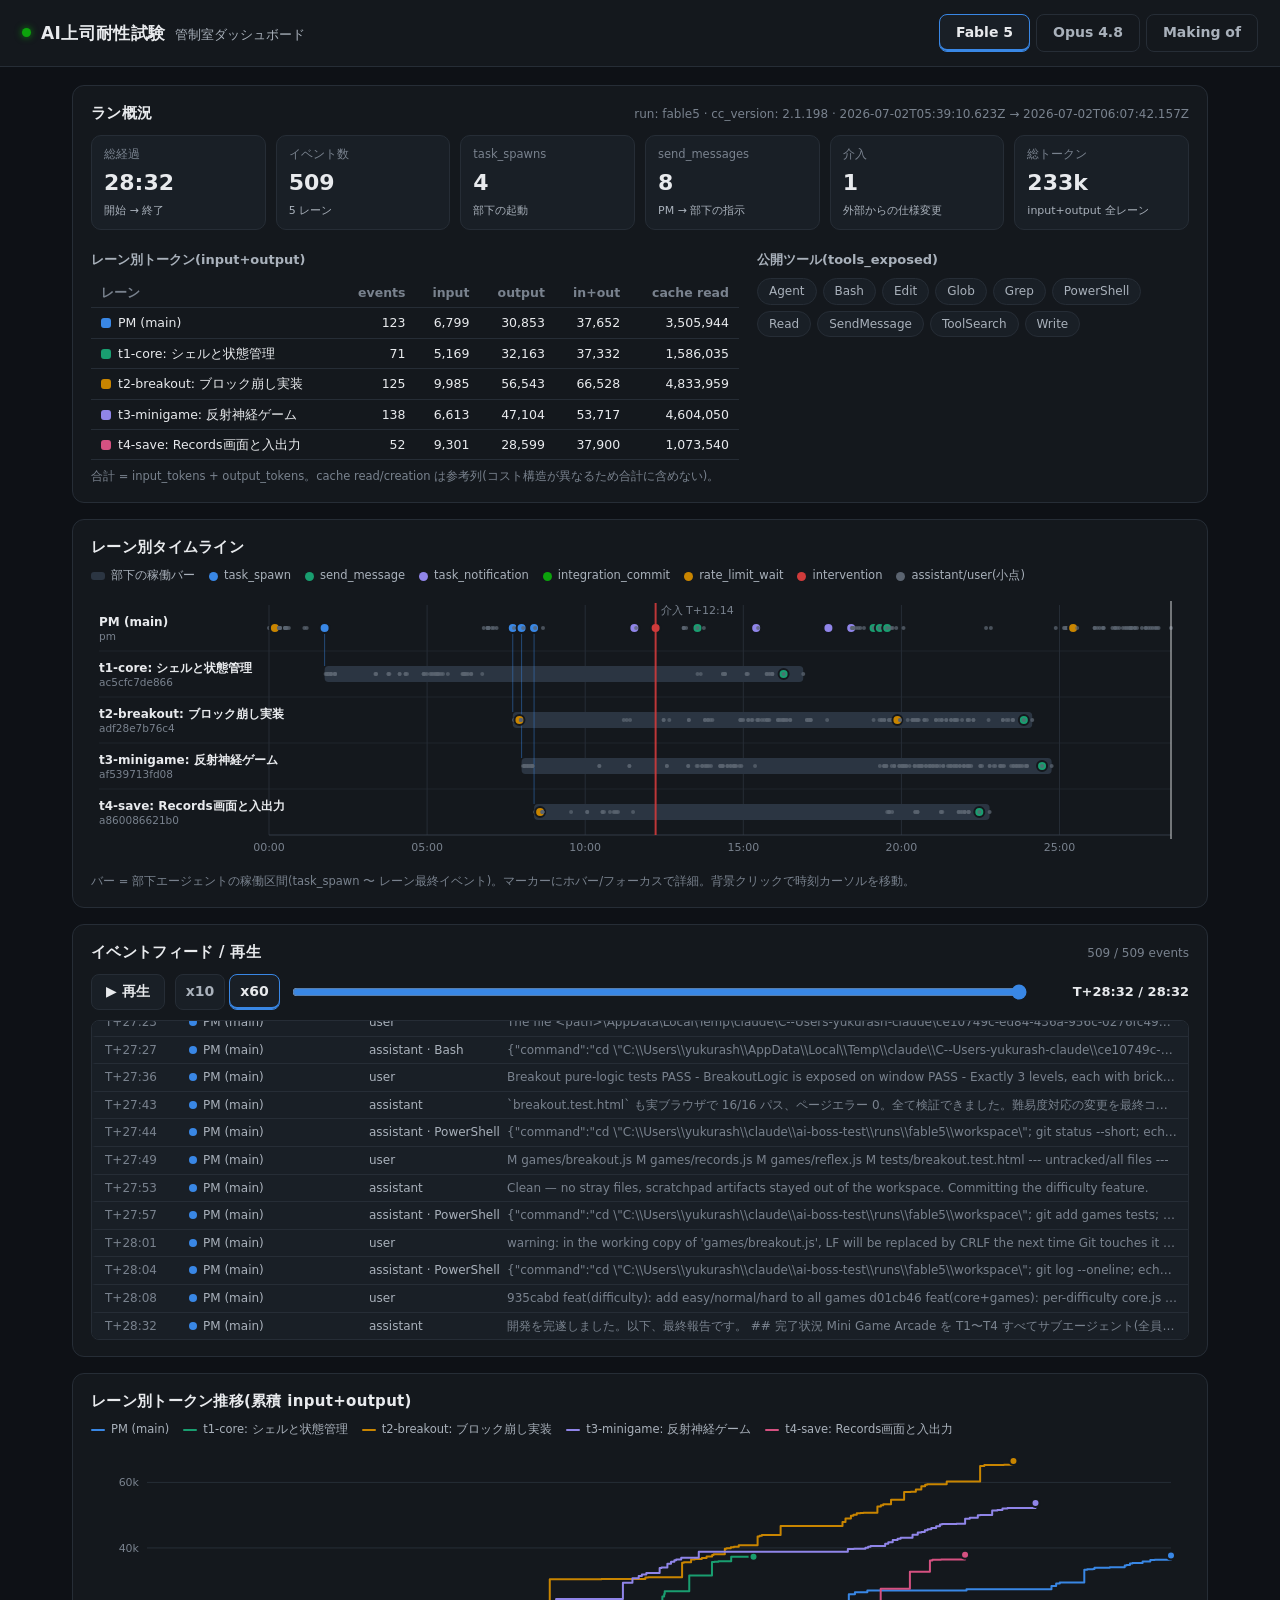
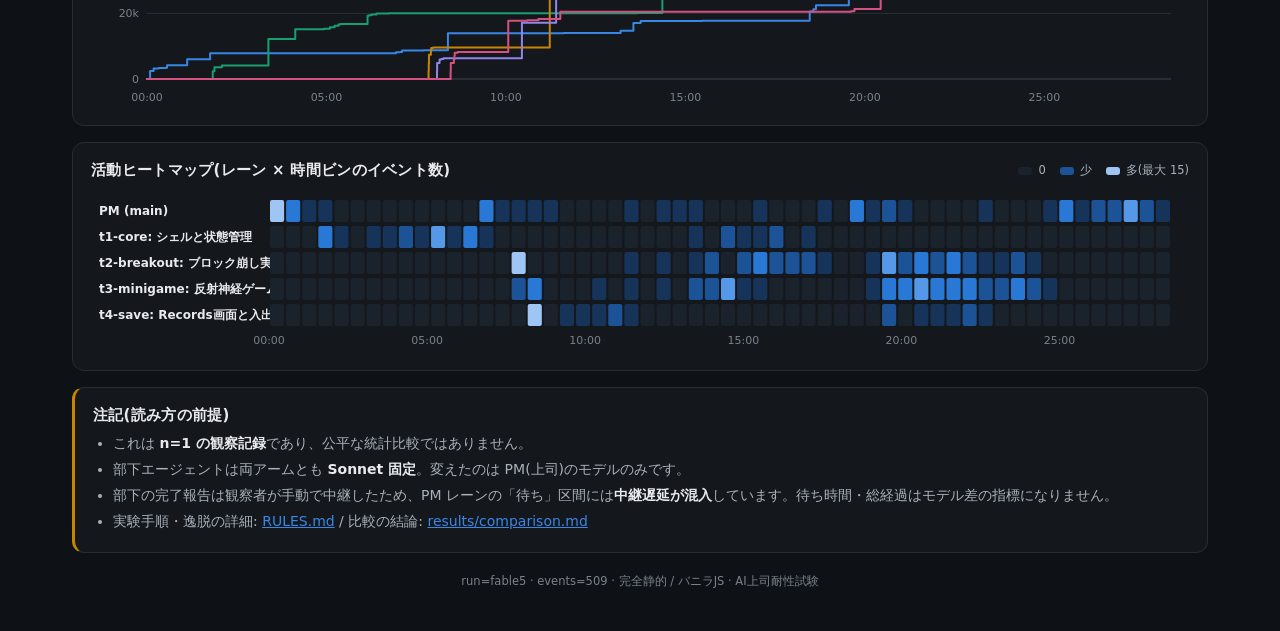
==== index.html @ 7bee108a "publish: control-room dashboard (Fable-built), sanitized run data, unsealed prereg (hashes verified)" ====
<!doctype html>
<html lang="ja">
<head>
<meta charset="utf-8">
<meta name="viewport" content="width=device-width, initial-scale=1">
<title>AI上司耐性試験 — 管制室ダッシュボード</title>
<meta name="description" content="Fable 5 と Opus 4.8 を PM にしたマルチエージェント実験ログの再生・比較ダッシュボード">
<link rel="icon" href="data:image/svg+xml,%3Csvg xmlns='http://www.w3.org/2000/svg' viewBox='0 0 16 16'%3E%3Crect width='16' height='16' rx='3' fill='%2314181d'/%3E%3Ccircle cx='5' cy='8' r='2.4' fill='%233987e5'/%3E%3Ccircle cx='11' cy='8' r='2.4' fill='%23d55181'/%3E%3C/svg%3E">
<link rel="stylesheet" href="./dashboard.css">
</head>
<body>
<header class="topbar">
  <div class="brand">
    <span class="beacon" aria-hidden="true"></span>
    <span class="brand-title">AI上司耐性試験</span>
    <span class="brand-sub">管制室ダッシュボード</span>
  </div>
  <nav class="tabs" role="tablist" aria-label="アーム切替">
    <button class="tab" role="tab" id="tab-fable5" data-arm="fable5" aria-selected="false">Fable 5</button>
    <button class="tab" role="tab" id="tab-opus48" data-arm="opus48" aria-selected="false">Opus 4.8</button>
    <button class="tab" role="tab" id="tab-planning" data-arm="planning" aria-selected="false">Making of</button>
  </nav>
</header>

<main id="app">
  <section id="notice" class="card notice" hidden></section>

  <section id="summary" class="card" aria-label="サマリ">
    <div class="card-head">
      <h2>ラン概況</h2>
      <div id="meta-line" class="meta-line"></div>
    </div>
    <div id="kpi-row" class="kpi-row"></div>
    <div class="summary-grid">
      <div>
        <h3>レーン別トークン(input+output)</h3>
        <div class="table-wrap"><table id="lane-table" class="lane-table"></table></div>
        <p class="fine">合計 = input_tokens + output_tokens。cache read/creation は参考列(コスト構造が異なるため合計に含めない)。</p>
      </div>
      <div>
        <h3>公開ツール(tools_exposed)</h3>
        <div id="tools-chips" class="chips"></div>
      </div>
    </div>
  </section>

  <section id="timeline-card" class="card" aria-label="レーン別タイムライン">
    <div class="card-head">
      <h2>レーン別タイムライン</h2>
      <div id="tl-legend" class="legend"></div>
    </div>
    <div id="timeline-wrap" class="viz-wrap"></div>
    <p class="fine">バー = 部下エージェントの稼働区間(task_spawn 〜 レーン最終イベント)。マーカーにホバー/フォーカスで詳細。背景クリックで時刻カーソルを移動。</p>
  </section>

  <section id="playback-card" class="card" aria-label="イベントフィードと再生">
    <div class="card-head">
      <h2>イベントフィード / 再生</h2>
      <div id="feed-count" class="meta-line"></div>
    </div>
    <div class="controls">
      <button id="btn-play" class="btn" aria-label="再生 / 一時停止">▶ 再生</button>
      <div class="speed-group" role="group" aria-label="再生倍速">
        <button class="btn speed" data-speed="10">x10</button>
        <button class="btn speed" data-speed="60">x60</button>
      </div>
      <input id="scrub" type="range" min="0" max="100" step="0.5" value="100" aria-label="時刻カーソル">
      <div id="clock" class="clock">T+00:00</div>
    </div>
    <div id="feed" class="feed" tabindex="0" aria-label="イベントリスト(カーソル時刻まで)"></div>
  </section>

  <section id="tokens-card" class="card" aria-label="レーン別トークン推移">
    <div class="card-head">
      <h2>レーン別トークン推移(累積 input+output)</h2>
      <div id="tk-legend" class="legend"></div>
    </div>
    <div id="tokens-wrap" class="viz-wrap"></div>
  </section>

  <section id="heatmap-card" class="card" aria-label="活動ヒートマップ">
    <div class="card-head">
      <h2>活動ヒートマップ(レーン × 時間ビンのイベント数)</h2>
      <div id="hm-legend" class="legend"></div>
    </div>
    <div id="heatmap-wrap" class="viz-wrap"></div>
  </section>

  <aside class="card note" aria-label="注記">
    <h2>注記(読み方の前提)</h2>
    <ul>
      <li>これは <strong>n=1 の観察記録</strong>であり、公平な統計比較ではありません。</li>
      <li>部下エージェントは両アームとも <strong>Sonnet 固定</strong>。変えたのは PM(上司)のモデルのみです。</li>
      <li>部下の完了報告は観察者が手動で中継したため、PM レーンの「待ち」区間には<strong>中継遅延が混入</strong>しています。待ち時間・総経過はモデル差の指標になりません。</li>
      <li>実験手順・逸脱の詳細: <a href="./RULES.md">RULES.md</a> / 比較の結論: <a href="./results/comparison.md">results/comparison.md</a></li>
    </ul>
  </aside>

  <footer class="footer">
    <span id="foot-src"></span>
  </footer>
</main>

<div id="tooltip" class="tooltip" role="status" hidden></div>
<script src="./dashboard.js"></script>
</body>
</html>
---- dashboard.css ----
/* 管制室ダッシュボード — dark control-room theme (selected dark mode, not a flip) */
:root {
  --page: #0e1116;
  --surface: #14181d;
  --surface-2: #191f26;
  --hairline: #262d36;
  --baseline: #333b46;
  --ink: #e8eaed;
  --ink-2: #a9b1bb;
  --muted: #79828e;
  --accent: #3987e5;
  --good: #0ca30c;
  --warn: #c98500;
  --critical: #d03b3b;
  /* lane categorical slots (validated, dark) */
  --lane-1: #3987e5;
  --lane-2: #199e70;
  --lane-3: #c98500;
  --lane-4: #9085e9;
  --lane-5: #d55181;
  --lane-6: #d95926;
}

* { box-sizing: border-box; }
html, body { margin: 0; padding: 0; }
body {
  background: var(--page);
  color: var(--ink);
  font: 14px/1.55 system-ui, -apple-system, "Segoe UI", "Hiragino Sans", "Yu Gothic UI", sans-serif;
}
a { color: var(--accent); }

.topbar {
  display: flex; flex-wrap: wrap; gap: 12px;
  align-items: center; justify-content: space-between;
  padding: 14px 22px;
  border-bottom: 1px solid var(--hairline);
  background: var(--surface);
  position: sticky; top: 0; z-index: 20;
}
.brand { display: flex; align-items: baseline; gap: 10px; }
.brand-title { font-size: 17px; font-weight: 700; letter-spacing: .02em; }
.brand-sub { color: var(--ink-2); font-size: 12.5px; }
.beacon {
  width: 9px; height: 9px; border-radius: 50%;
  background: var(--good); align-self: center;
  box-shadow: 0 0 6px 1px rgba(12,163,12,.55);
  animation: pulse 2.4s ease-in-out infinite;
}
@keyframes pulse { 0%,100% { opacity: 1; } 50% { opacity: .45; } }
@media (prefers-reduced-motion: reduce) { .beacon { animation: none; } }

.tabs { display: flex; gap: 6px; }
.tab {
  background: transparent; color: var(--ink-2);
  border: 1px solid var(--hairline); border-radius: 8px;
  padding: 7px 16px; font: inherit; font-weight: 600; cursor: pointer;
}
.tab:hover { color: var(--ink); background: var(--surface-2); }
.tab[aria-selected="true"] {
  color: var(--ink); background: var(--surface-2);
  border-color: var(--accent);
  box-shadow: inset 0 -2px 0 var(--accent);
}

#app { max-width: 1180px; margin: 0 auto; padding: 18px 22px 40px; display: grid; gap: 16px; }

.card {
  background: var(--surface);
  border: 1px solid var(--hairline);
  border-radius: 12px;
  padding: 16px 18px;
}
.card-head {
  display: flex; flex-wrap: wrap; gap: 8px 16px;
  align-items: baseline; justify-content: space-between;
  margin-bottom: 10px;
}
h2 { font-size: 15px; margin: 0; letter-spacing: .02em; }
h3 { font-size: 13px; margin: 6px 0 8px; color: var(--ink-2); font-weight: 600; }
.meta-line { color: var(--muted); font-size: 12px; }
.fine { color: var(--muted); font-size: 11.5px; margin: 8px 0 0; }

.notice { border-color: var(--warn); color: var(--ink-2); }
.notice strong { color: var(--ink); }

/* KPI tiles */
.kpi-row { display: grid; grid-template-columns: repeat(auto-fit, minmax(128px, 1fr)); gap: 10px; margin-bottom: 14px; }
.kpi {
  background: var(--surface-2); border: 1px solid var(--hairline);
  border-radius: 10px; padding: 10px 12px;
}
.kpi .k-label { color: var(--muted); font-size: 11.5px; }
.kpi .k-value { font-size: 22px; font-weight: 650; margin-top: 2px; }
.kpi .k-sub { color: var(--ink-2); font-size: 11px; margin-top: 2px; }

.summary-grid { display: grid; grid-template-columns: minmax(0, 3fr) minmax(0, 2fr); gap: 18px; }
@media (max-width: 860px) { .summary-grid { grid-template-columns: 1fr; } }

.table-wrap { overflow-x: auto; }
.lane-table { border-collapse: collapse; width: 100%; font-size: 12.5px; }
.lane-table th, .lane-table td {
  padding: 5px 10px; text-align: right; white-space: nowrap;
  border-bottom: 1px solid var(--hairline);
  font-variant-numeric: tabular-nums;
}
.lane-table th { color: var(--muted); font-weight: 600; }
.lane-table th:first-child, .lane-table td:first-child { text-align: left; }
.lane-table td:first-child { color: var(--ink); }
.lane-key { display: inline-block; width: 10px; height: 10px; border-radius: 3px; margin-right: 7px; vertical-align: -1px; }

.chips { display: flex; flex-wrap: wrap; gap: 6px; }
.chip {
  background: var(--surface-2); border: 1px solid var(--hairline);
  border-radius: 999px; padding: 3px 11px;
  font-size: 12px; color: var(--ink-2);
}

/* legends */
.legend { display: flex; flex-wrap: wrap; gap: 4px 14px; font-size: 11.5px; color: var(--ink-2); }
.legend .li { display: inline-flex; align-items: center; gap: 6px; }
.legend .sw { width: 9px; height: 9px; border-radius: 50%; }
.legend .sw.bar { width: 14px; height: 8px; border-radius: 3px; }
.legend .sw.line { width: 14px; height: 2px; border-radius: 1px; }

.viz-wrap { overflow-x: auto; }
.viz-wrap svg { display: block; }

/* playback */
.controls { display: flex; flex-wrap: wrap; align-items: center; gap: 10px; margin-bottom: 10px; }
.btn {
  background: var(--surface-2); color: var(--ink);
  border: 1px solid var(--hairline); border-radius: 8px;
  padding: 6px 14px; font: inherit; font-weight: 600; cursor: pointer;
}
.btn:hover { border-color: var(--baseline); }
.speed-group { display: inline-flex; gap: 4px; }
.btn.speed { color: var(--ink-2); padding: 6px 10px; }
.btn.speed[aria-pressed="true"] { color: var(--ink); border-color: var(--accent); box-shadow: inset 0 -2px 0 var(--accent); }
#scrub { flex: 1 1 200px; min-width: 140px; accent-color: var(--accent); }
.clock {
  font-variant-numeric: tabular-nums; font-weight: 650;
  color: var(--ink); min-width: 150px; text-align: right; font-size: 13px;
}

.feed {
  max-height: 320px; overflow-y: auto;
  border: 1px solid var(--hairline); border-radius: 8px;
  background: var(--surface-2);
  font-size: 12px;
}
.feed:focus-visible { outline: 2px solid var(--accent); }
.feedrow {
  display: grid; grid-template-columns: 74px 170px 128px minmax(0, 1fr);
  gap: 10px; padding: 4px 10px;
  border-bottom: 1px solid var(--hairline);
  border-left: 3px solid transparent;
  align-items: baseline;
}
.feedrow:last-child { border-bottom: none; }
.feedrow .t { color: var(--muted); font-variant-numeric: tabular-nums; }
.feedrow .lane { color: var(--ink-2); overflow: hidden; text-overflow: ellipsis; white-space: nowrap; }
.feedrow .lane .dot { display: inline-block; width: 8px; height: 8px; border-radius: 50%; margin-right: 6px; }
.feedrow .cls { color: var(--ink-2); white-space: nowrap; }
.feedrow .ex { color: var(--muted); overflow: hidden; text-overflow: ellipsis; white-space: nowrap; }
.feedrow.hot .cls { color: var(--ink); font-weight: 600; }
@media (max-width: 760px) {
  .feedrow { grid-template-columns: 64px minmax(0,1fr); }
  .feedrow .cls, .feedrow .ex { grid-column: 2; }
}

/* note box */
.note { border-left: 3px solid var(--warn); }
.note ul { margin: 6px 0 0; padding-left: 20px; color: var(--ink-2); }
.note li { margin: 4px 0; }
.note strong { color: var(--ink); }

.footer { color: var(--muted); font-size: 11.5px; text-align: center; padding-top: 4px; }

/* tooltip */
.tooltip {
  position: fixed; z-index: 50; max-width: 420px;
  background: #1d242d; border: 1px solid var(--baseline);
  border-radius: 8px; padding: 8px 11px;
  font-size: 12px; color: var(--ink-2);
  box-shadow: 0 6px 24px rgba(0,0,0,.5);
  pointer-events: none;
}
.tooltip .tt-title { color: var(--ink); font-weight: 650; margin-bottom: 2px; }
.tooltip .tt-row { display: flex; gap: 8px; align-items: baseline; }
.tooltip .tt-key { display: inline-block; width: 12px; height: 2px; border-radius: 1px; flex: none; vertical-align: middle; }
.tooltip .tt-val { color: var(--ink); font-weight: 650; font-variant-numeric: tabular-nums; }
.tooltip .tt-ex {
  margin-top: 5px; padding-top: 5px; border-top: 1px solid var(--hairline);
  color: var(--muted); white-space: pre-wrap; word-break: break-word;
  max-height: 130px; overflow: hidden; font-size: 11.5px;
}

/* svg common */
svg text { font: 11px system-ui, -apple-system, "Segoe UI", "Hiragino Sans", sans-serif; fill: var(--muted); }
svg .lane-label { fill: var(--ink); font-size: 12px; font-weight: 600; }
svg .lane-sub { fill: var(--muted); font-size: 10.5px; }
svg .gridline { stroke: var(--hairline); stroke-width: 1; }
svg .axisline { stroke: var(--baseline); stroke-width: 1; }
.marker-hit { cursor: pointer; }
.marker-hit:focus { outline: none; }
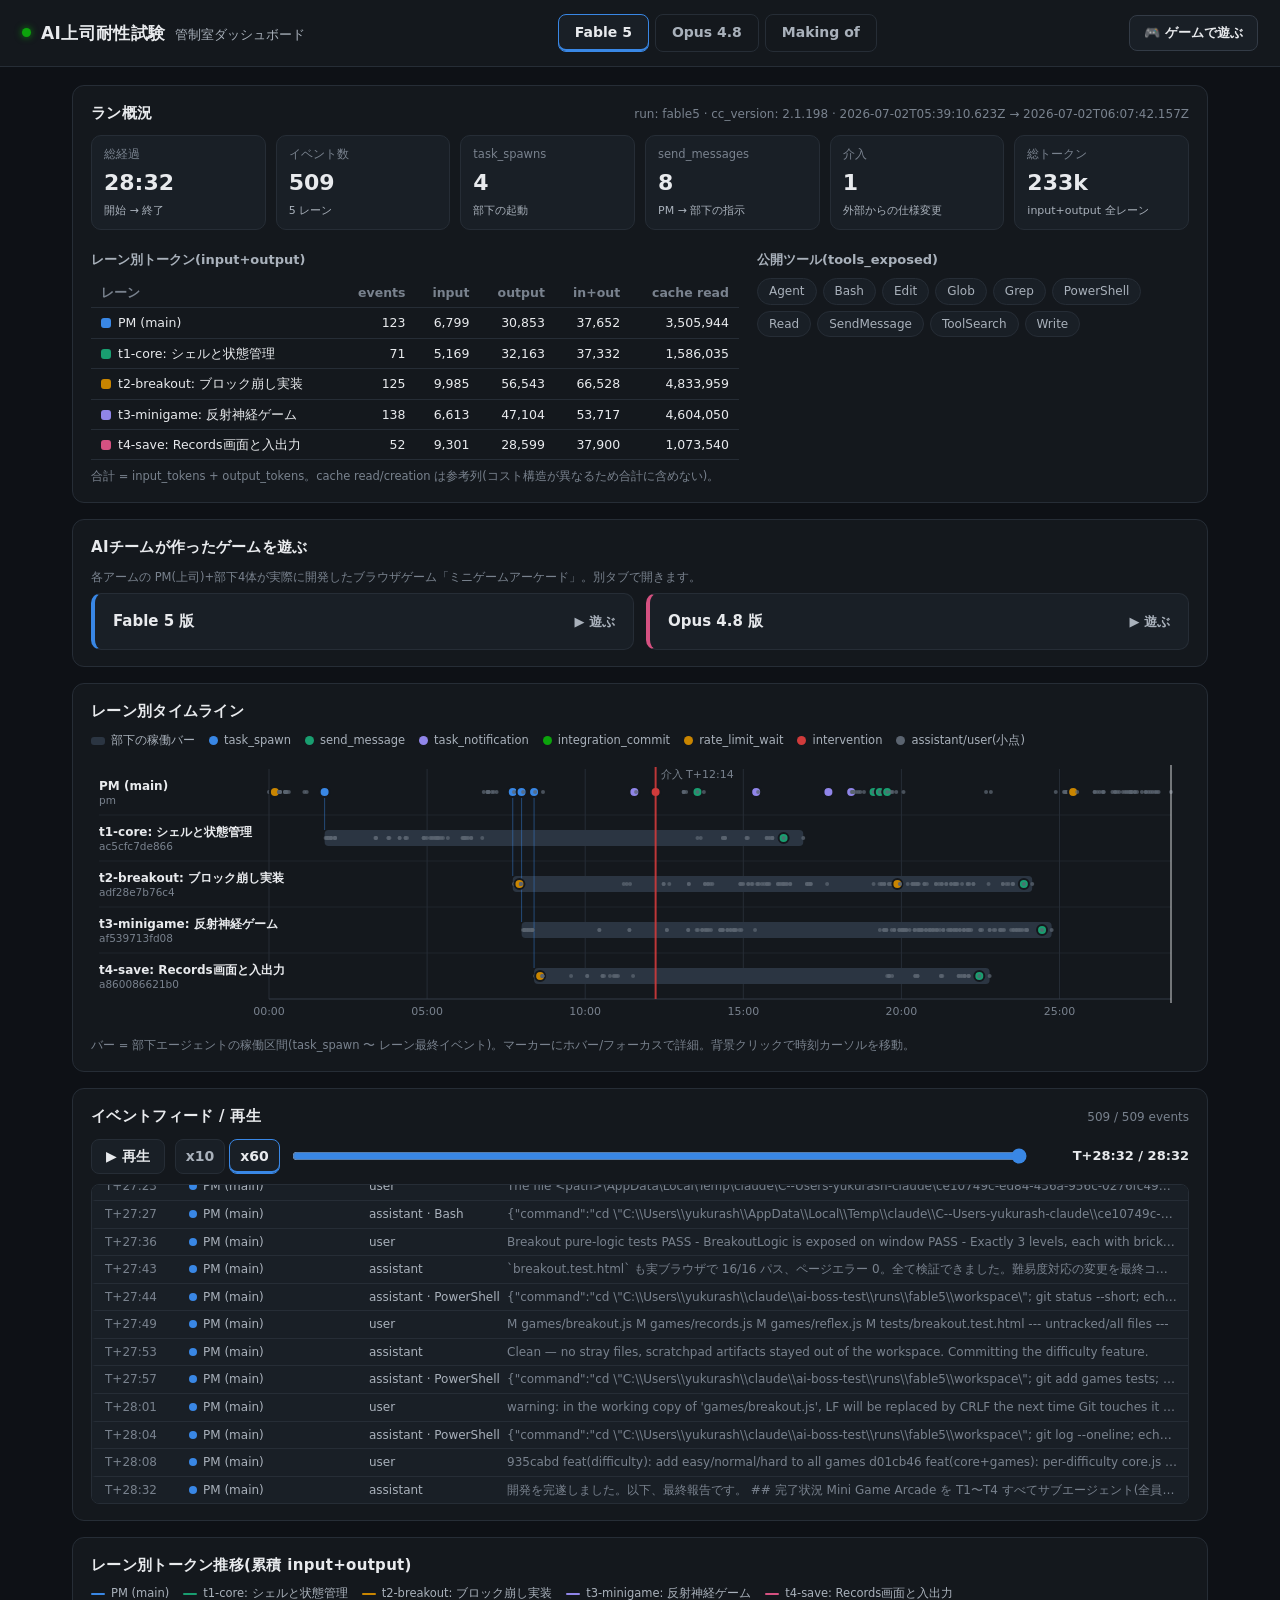
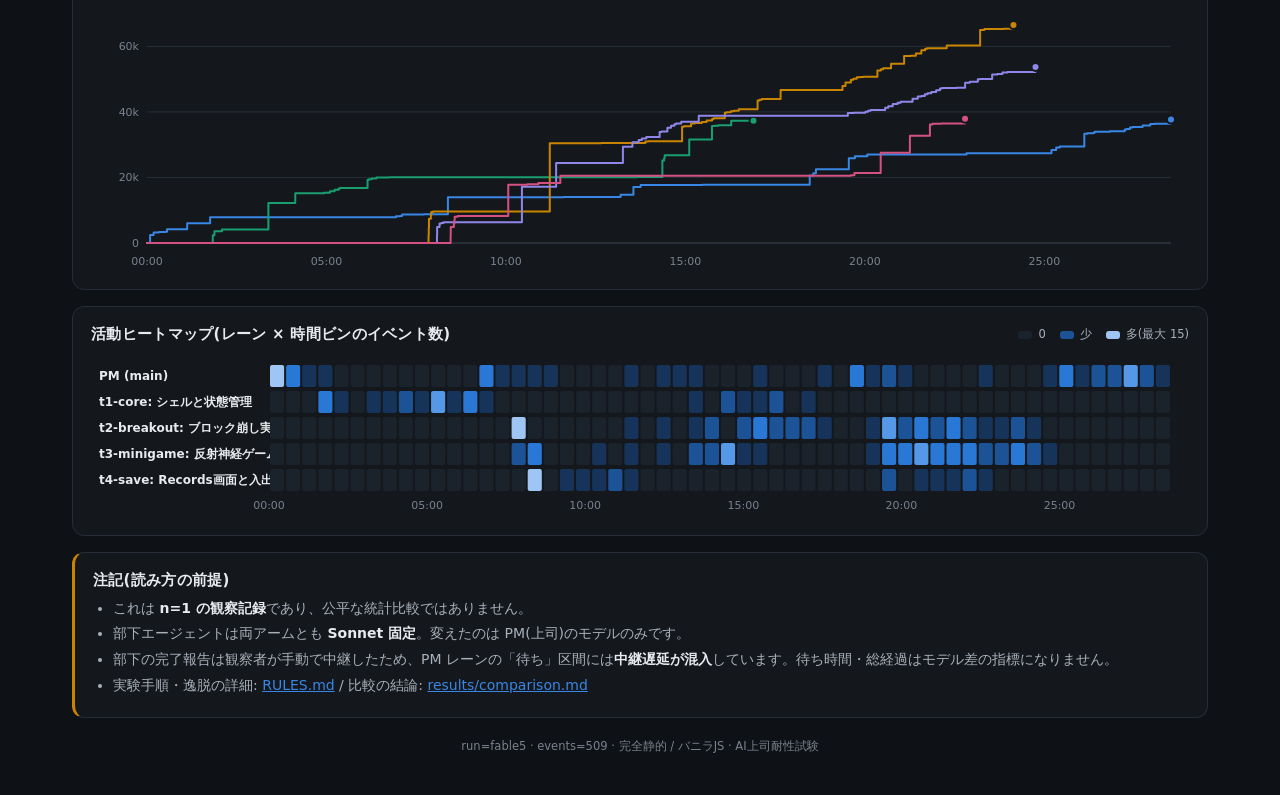
==== commit 47074114: "feat(dashboard): link playable Fable5/Opus48 games from control room and README" ====
--- a/index.html
+++ b/index.html
@@ -20,6 +20,7 @@
     <button class="tab" role="tab" id="tab-opus48" data-arm="opus48" aria-selected="false">Opus 4.8</button>
     <button class="tab" role="tab" id="tab-planning" data-arm="planning" aria-selected="false">Making of</button>
   </nav>
+  <a class="play-cta" href="#play-card">🎮 ゲームで遊ぶ</a>
 </header>
 
 <main id="app">
@@ -41,6 +42,23 @@
         <h3>公開ツール(tools_exposed)</h3>
         <div id="tools-chips" class="chips"></div>
       </div>
+    </div>
+  </section>
+
+  <section id="play-card" class="card" aria-label="遊べる成果物">
+    <div class="card-head">
+      <h2>AIチームが作ったゲームを遊ぶ</h2>
+    </div>
+    <p class="fine">各アームの PM(上司)+部下4体が実際に開発したブラウザゲーム「ミニゲームアーケード」。別タブで開きます。</p>
+    <div class="play-links">
+      <a class="play-link play-fable5" href="./artifacts/fable5/" target="_blank" rel="noopener">
+        <span class="play-arm">Fable 5 版</span>
+        <span class="play-go">▶ 遊ぶ</span>
+      </a>
+      <a class="play-link play-opus48" href="./artifacts/opus48/" target="_blank" rel="noopener">
+        <span class="play-arm">Opus 4.8 版</span>
+        <span class="play-go">▶ 遊ぶ</span>
+      </a>
     </div>
   </section>
 
--- a/dashboard.css
+++ b/dashboard.css
@@ -204,3 +204,30 @@
 svg .axisline { stroke: var(--baseline); stroke-width: 1; }
 .marker-hit { cursor: pointer; }
 .marker-hit:focus { outline: none; }
+
+/* play links (artifacts) */
+.play-cta {
+  text-decoration: none; color: var(--ink);
+  background: var(--surface-2); border: 1px solid var(--baseline);
+  border-radius: 8px; padding: 7px 14px; font-weight: 700; font-size: 13px;
+  white-space: nowrap;
+}
+.play-cta:hover { border-color: var(--accent); color: var(--ink); }
+.play-links { display: flex; flex-wrap: wrap; gap: 12px; margin-top: 6px; }
+.play-link {
+  flex: 1 1 200px; text-decoration: none;
+  display: flex; align-items: center; justify-content: space-between;
+  gap: 12px; padding: 16px 18px;
+  background: var(--surface-2); border: 1px solid var(--hairline);
+  border-left-width: 4px; border-radius: 10px;
+  color: var(--ink); transition: border-color .15s, transform .05s;
+}
+.play-link:hover { transform: translateY(-1px); }
+.play-arm { font-weight: 700; font-size: 15px; }
+.play-go { color: var(--ink-2); font-weight: 600; font-size: 13px; }
+.play-fable5 { border-left-color: #3987e5; }
+.play-fable5:hover { border-color: #3987e5; }
+.play-fable5:hover .play-go { color: #3987e5; }
+.play-opus48 { border-left-color: #d55181; }
+.play-opus48:hover { border-color: #d55181; }
+.play-opus48:hover .play-go { color: #d55181; }
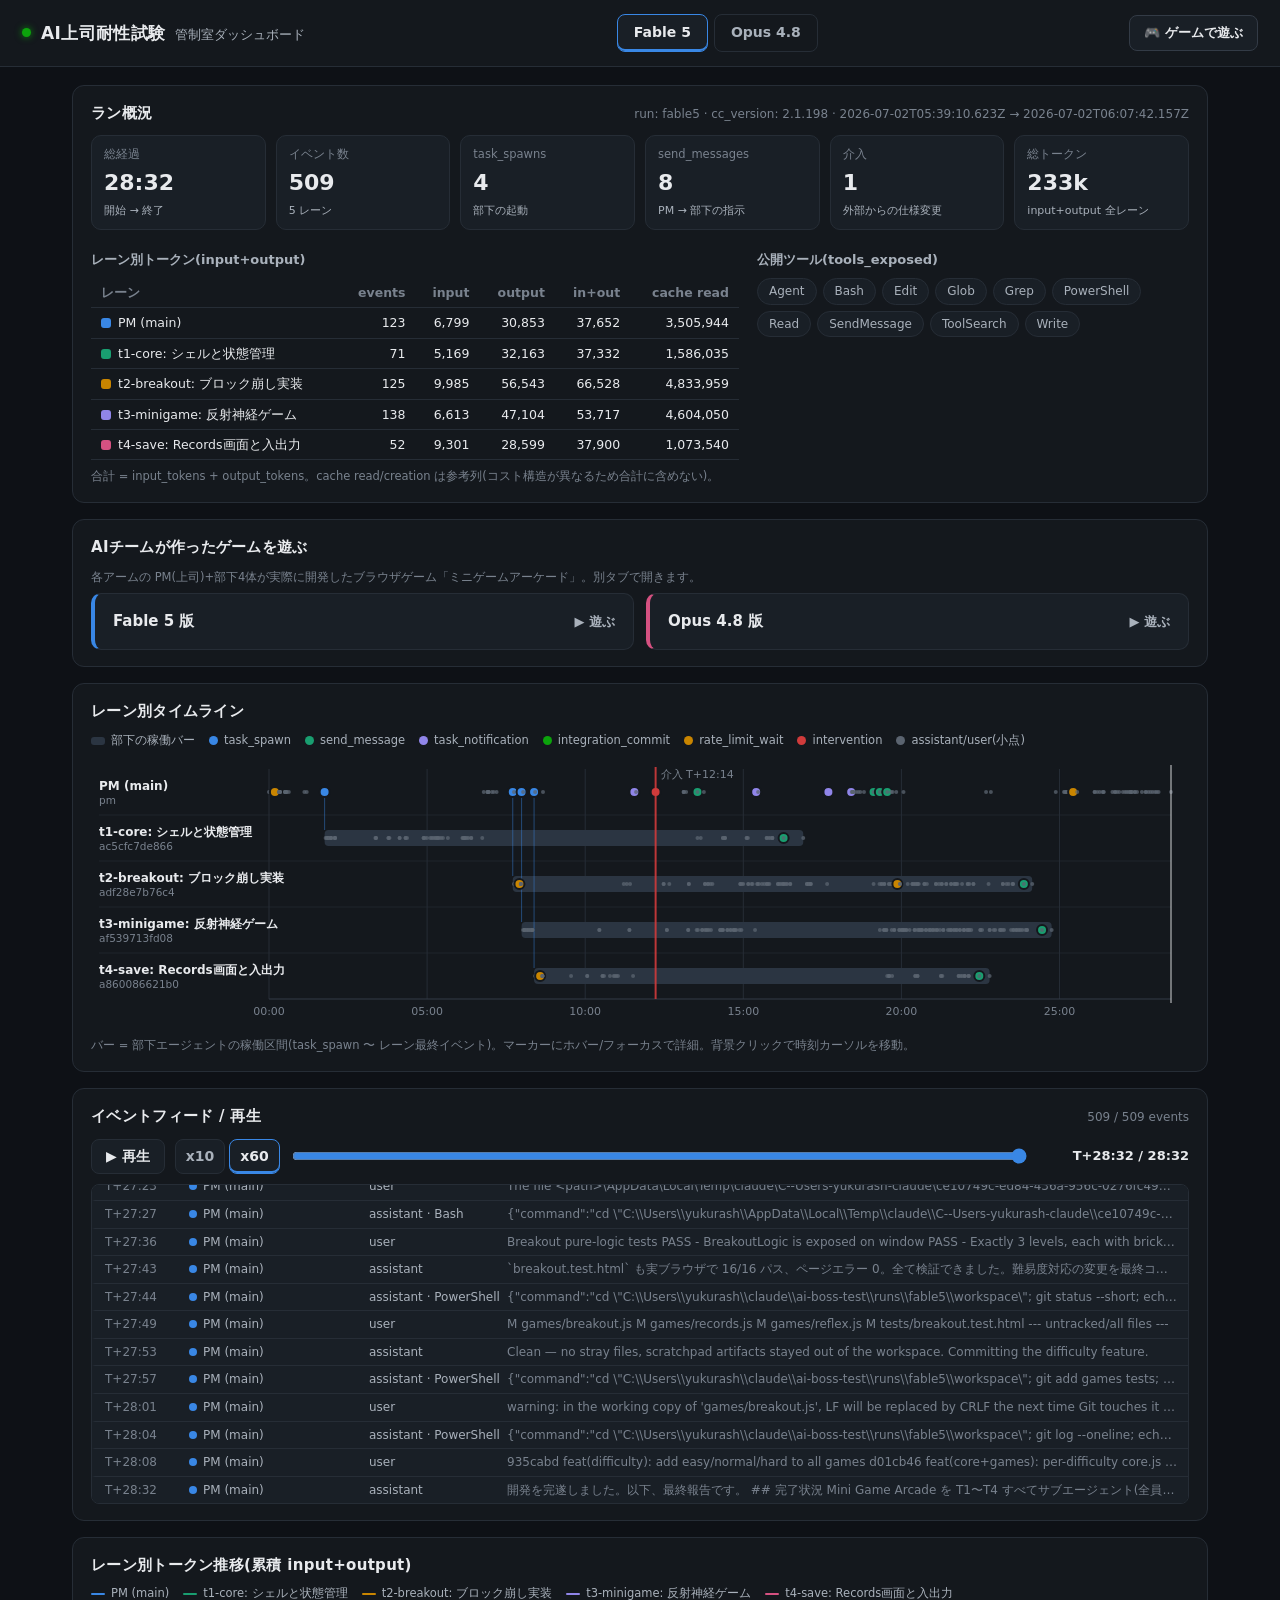
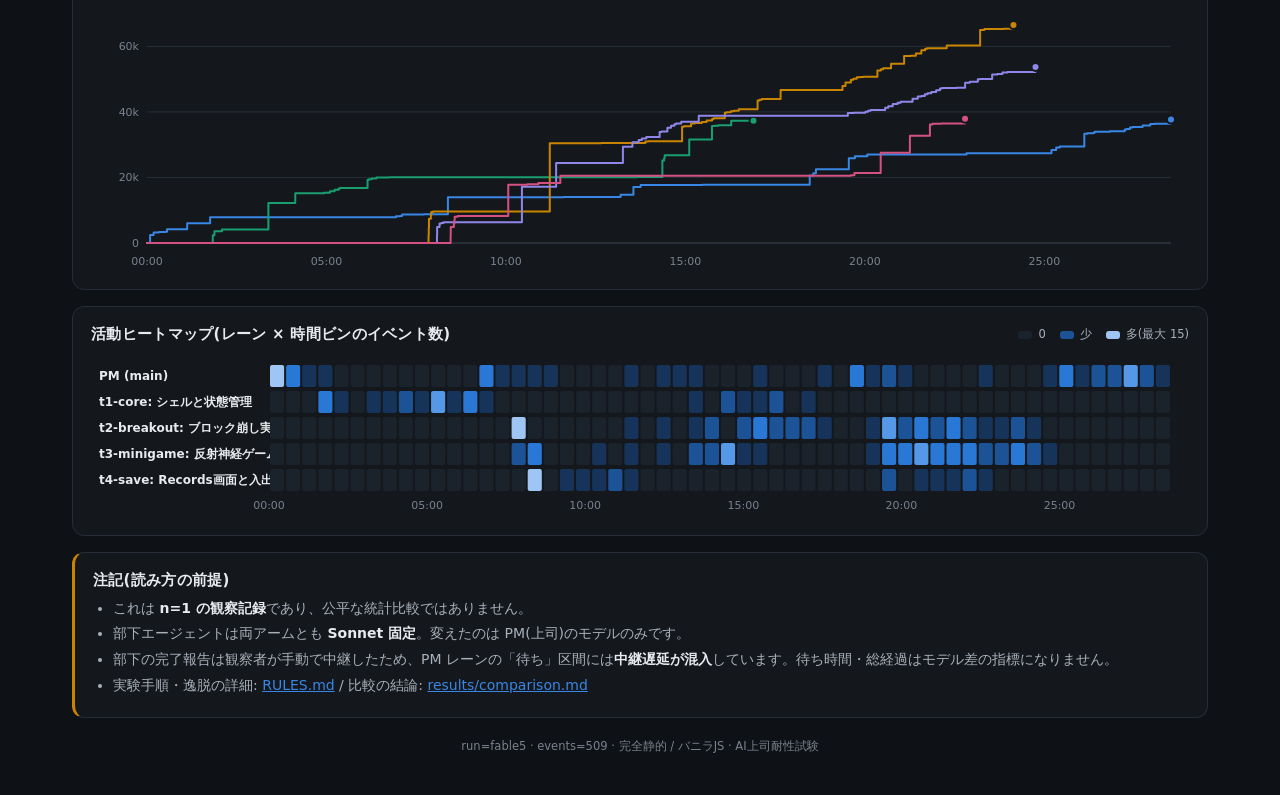
==== commit 5756426e: "chore(dashboard): remove unused Making of tab" ====
--- a/index.html
+++ b/index.html
@@ -18,7 +18,6 @@
   <nav class="tabs" role="tablist" aria-label="アーム切替">
     <button class="tab" role="tab" id="tab-fable5" data-arm="fable5" aria-selected="false">Fable 5</button>
     <button class="tab" role="tab" id="tab-opus48" data-arm="opus48" aria-selected="false">Opus 4.8</button>
-    <button class="tab" role="tab" id="tab-planning" data-arm="planning" aria-selected="false">Making of</button>
   </nav>
   <a class="play-cta" href="#play-card">🎮 ゲームで遊ぶ</a>
 </header>
